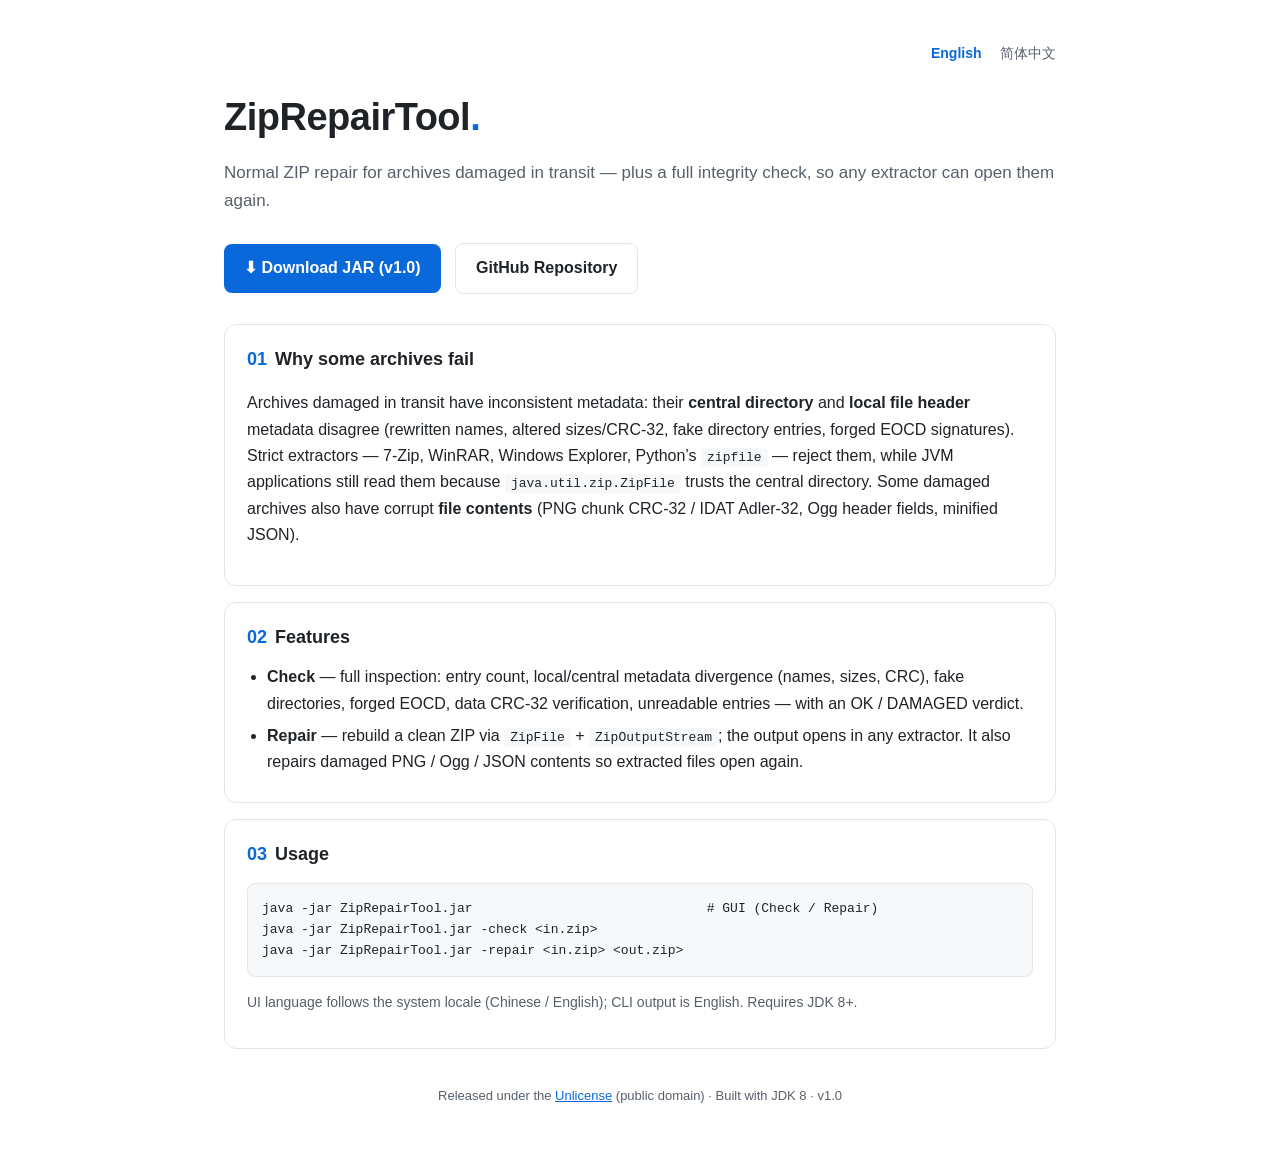
==== docs/index.html @ 423a3acc "Initial release v1.0: general ZIP repair tool" ====
<!DOCTYPE html>
<html lang="en">
<head>
<meta charset="UTF-8">
<meta name="viewport" content="width=device-width, initial-scale=1.0">
<title>ZipRepairTool</title>
<link rel="stylesheet" href="style.css">
<script src="app.js" defer></script>
</head>
<body>
<div class="wrap">
  <div class="lang">
    <a href="index.html" class="active">English</a>
    <a href="index_zh.html">简体中文</a>
  </div>

  <h1>ZipRepairTool<span class="dot">.</span></h1>
  <p class="sub">Normal ZIP repair for archives damaged in transit &mdash; plus a full integrity check, so any extractor can open them again.</p>

  <div class="btn-row">
    <a class="btn" data-download href="https://github.com/848488489-ff/ZipRepairTool/releases/download/v1.0/ZipRepairTool.jar">&#11015; Download JAR (v1.0)</a>
    <a class="btn ghost" href="https://github.com/848488489-ff/ZipRepairTool">GitHub Repository</a>
  </div>

  <div class="card">
    <h2><span class="n">01</span>Why some archives fail</h2>
    <p>Archives damaged in transit have inconsistent metadata: their <b>central directory</b> and <b>local file header</b> metadata disagree (rewritten names, altered sizes/CRC-32, fake directory entries, forged EOCD signatures). Strict extractors &mdash; 7-Zip, WinRAR, Windows Explorer, Python&rsquo;s <code>zipfile</code> &mdash; reject them, while JVM applications still read them because <code>java.util.zip.ZipFile</code> trusts the central directory. Some damaged archives also have corrupt <b>file contents</b> (PNG chunk CRC-32 / IDAT Adler-32, Ogg header fields, minified JSON).</p>
  </div>

  <div class="card">
    <h2><span class="n">02</span>Features</h2>
    <ul>
      <li><b>Check</b> &mdash; full inspection: entry count, local/central metadata divergence (names, sizes, CRC), fake directories, forged EOCD, data CRC-32 verification, unreadable entries &mdash; with an OK / DAMAGED verdict.</li>
      <li><b>Repair</b> &mdash; rebuild a clean ZIP via <code>ZipFile</code> + <code>ZipOutputStream</code>; the output opens in any extractor. It also repairs damaged PNG / Ogg / JSON contents so extracted files open again.</li>
    </ul>
  </div>

  <div class="card">
    <h2><span class="n">03</span>Usage</h2>
    <pre><code>java -jar ZipRepairTool.jar                              # GUI (Check / Repair)
java -jar ZipRepairTool.jar -check &lt;in.zip&gt;
java -jar ZipRepairTool.jar -repair &lt;in.zip&gt; &lt;out.zip&gt;</code></pre>
    <p class="muted">UI language follows the system locale (Chinese / English); CLI output is English. Requires JDK 8+.</p>
  </div>

  <div class="footer">
    Released under the <a href="https://unlicense.org">Unlicense</a> (public domain) &middot; Built with JDK 8 &middot; <span data-version>v1.0</span>
  </div>
</div>
</body>
</html>
---- docs/style.css ----
:root { --bg:#ffffff; --card:#ffffff; --border:#e3e6ea; --text:#1f2328; --muted:#57606a; --accent:#0969da; --code-bg:#f6f8fa; }
* { box-sizing:border-box; }
body { margin:0; background:var(--bg); color:var(--text); font-family:-apple-system,"Segoe UI",Roboto,"Helvetica Neue","Microsoft YaHei",sans-serif; line-height:1.65; }
.wrap { max-width:880px; margin:0 auto; padding:40px 24px 60px; }
.lang { text-align:right; margin-bottom:20px; }
.lang a { color:var(--muted); text-decoration:none; margin-left:14px; font-size:14px; }
.lang a.active { color:var(--accent); font-weight:600; }
h1 { font-size:38px; margin:0 0 10px; letter-spacing:-.5px; }
h1 .dot { color:var(--accent); }
.sub { color:var(--muted); font-size:17px; margin:0 0 28px; }
.btn-row { margin:0 0 30px; }
.btn { display:inline-block; background:var(--accent); color:#fff; padding:11px 20px; border-radius:8px; text-decoration:none; font-weight:600; margin-right:10px; }
.btn:hover { opacity:.9; }
.btn.ghost { background:transparent; border:1px solid var(--border); color:var(--text); }
.card { background:var(--card); border:1px solid var(--border); border-radius:12px; padding:20px 22px; margin:16px 0; }
.card h2 { margin:0 0 12px; font-size:18px; }
.card h2 .n { color:var(--accent); margin-right:8px; }
ul { margin:0; padding-left:20px; }
li { margin:6px 0; }
code { background:var(--code-bg); padding:2px 6px; border-radius:4px; font-size:13px; }
pre { background:var(--code-bg); border:1px solid var(--border); border-radius:8px; padding:14px; overflow-x:auto; font-size:13px; }
pre code { background:none; padding:0; }
.muted { color:var(--muted); font-size:14px; }
.footer { margin-top:36px; color:var(--muted); font-size:13px; text-align:center; }
a { color:var(--accent); }
hr { border:none; border-top:1px solid var(--border); margin:28px 0; }
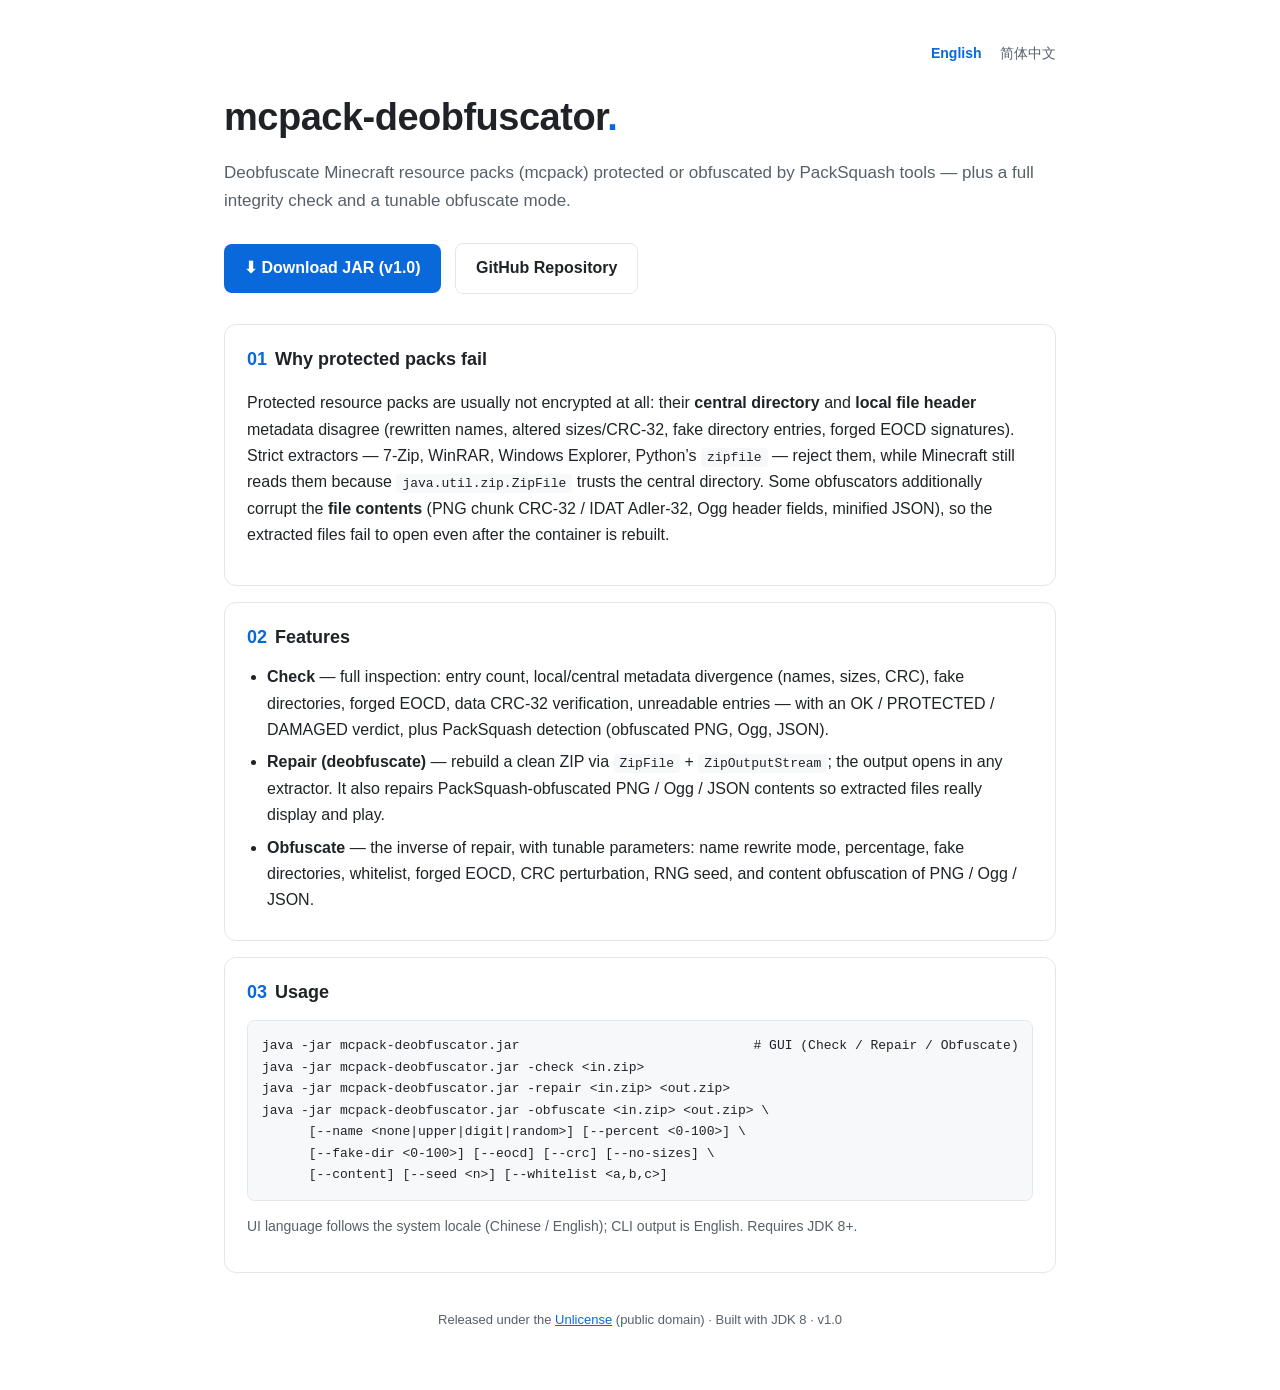
==== commit fae76c38: "Rename project to mcpack-deobfuscator: deobfuscate Minecraft resource packs (mcpack) protected or ob" ====
--- a/docs/index.html
+++ b/docs/index.html
@@ -1,51 +1,56 @@
-<!DOCTYPE html>
-<html lang="en">
-<head>
-<meta charset="UTF-8">
-<meta name="viewport" content="width=device-width, initial-scale=1.0">
-<title>ZipRepairTool</title>
-<link rel="stylesheet" href="style.css">
-<script src="app.js" defer></script>
-</head>
-<body>
-<div class="wrap">
-  <div class="lang">
-    <a href="index.html" class="active">English</a>
-    <a href="index_zh.html">简体中文</a>
-  </div>
-
-  <h1>ZipRepairTool<span class="dot">.</span></h1>
-  <p class="sub">Normal ZIP repair for archives damaged in transit &mdash; plus a full integrity check, so any extractor can open them again.</p>
-
-  <div class="btn-row">
-    <a class="btn" data-download href="https://github.com/848488489-ff/ZipRepairTool/releases/download/v1.0/ZipRepairTool.jar">&#11015; Download JAR (v1.0)</a>
-    <a class="btn ghost" href="https://github.com/848488489-ff/ZipRepairTool">GitHub Repository</a>
-  </div>
-
-  <div class="card">
-    <h2><span class="n">01</span>Why some archives fail</h2>
-    <p>Archives damaged in transit have inconsistent metadata: their <b>central directory</b> and <b>local file header</b> metadata disagree (rewritten names, altered sizes/CRC-32, fake directory entries, forged EOCD signatures). Strict extractors &mdash; 7-Zip, WinRAR, Windows Explorer, Python&rsquo;s <code>zipfile</code> &mdash; reject them, while JVM applications still read them because <code>java.util.zip.ZipFile</code> trusts the central directory. Some damaged archives also have corrupt <b>file contents</b> (PNG chunk CRC-32 / IDAT Adler-32, Ogg header fields, minified JSON).</p>
-  </div>
-
-  <div class="card">
-    <h2><span class="n">02</span>Features</h2>
-    <ul>
-      <li><b>Check</b> &mdash; full inspection: entry count, local/central metadata divergence (names, sizes, CRC), fake directories, forged EOCD, data CRC-32 verification, unreadable entries &mdash; with an OK / DAMAGED verdict.</li>
-      <li><b>Repair</b> &mdash; rebuild a clean ZIP via <code>ZipFile</code> + <code>ZipOutputStream</code>; the output opens in any extractor. It also repairs damaged PNG / Ogg / JSON contents so extracted files open again.</li>
-    </ul>
-  </div>
-
-  <div class="card">
-    <h2><span class="n">03</span>Usage</h2>
-    <pre><code>java -jar ZipRepairTool.jar                              # GUI (Check / Repair)
-java -jar ZipRepairTool.jar -check &lt;in.zip&gt;
-java -jar ZipRepairTool.jar -repair &lt;in.zip&gt; &lt;out.zip&gt;</code></pre>
-    <p class="muted">UI language follows the system locale (Chinese / English); CLI output is English. Requires JDK 8+.</p>
-  </div>
-
-  <div class="footer">
-    Released under the <a href="https://unlicense.org">Unlicense</a> (public domain) &middot; Built with JDK 8 &middot; <span data-version>v1.0</span>
-  </div>
-</div>
-</body>
-</html>
+<!DOCTYPE html>
+<html lang="en">
+<head>
+<meta charset="UTF-8">
+<meta name="viewport" content="width=device-width, initial-scale=1.0">
+<title>mcpack-deobfuscator</title>
+<link rel="stylesheet" href="style.css">
+<script src="app.js" defer></script>
+</head>
+<body>
+<div class="wrap">
+  <div class="lang">
+    <a href="index.html" class="active">English</a>
+    <a href="index_zh.html">简体中文</a>
+  </div>
+
+  <h1>mcpack-deobfuscator<span class="dot">.</span></h1>
+  <p class="sub">Deobfuscate Minecraft resource packs (mcpack) protected or obfuscated by PackSquash tools &mdash; plus a full integrity check and a tunable obfuscate mode.</p>
+
+  <div class="btn-row">
+    <a class="btn" data-download href="https://github.com/848488489-ff/mcpack-deobfuscator/releases/download/v1.0/mcpack-deobfuscator.jar">&#11015; Download JAR (v1.0)</a>
+    <a class="btn ghost" href="https://github.com/848488489-ff/mcpack-deobfuscator">GitHub Repository</a>
+  </div>
+
+  <div class="card">
+    <h2><span class="n">01</span>Why protected packs fail</h2>
+    <p>Protected resource packs are usually not encrypted at all: their <b>central directory</b> and <b>local file header</b> metadata disagree (rewritten names, altered sizes/CRC-32, fake directory entries, forged EOCD signatures). Strict extractors &mdash; 7-Zip, WinRAR, Windows Explorer, Python&rsquo;s <code>zipfile</code> &mdash; reject them, while Minecraft still reads them because <code>java.util.zip.ZipFile</code> trusts the central directory. Some obfuscators additionally corrupt the <b>file contents</b> (PNG chunk CRC-32 / IDAT Adler-32, Ogg header fields, minified JSON), so the extracted files fail to open even after the container is rebuilt.</p>
+  </div>
+
+  <div class="card">
+    <h2><span class="n">02</span>Features</h2>
+    <ul>
+      <li><b>Check</b> &mdash; full inspection: entry count, local/central metadata divergence (names, sizes, CRC), fake directories, forged EOCD, data CRC-32 verification, unreadable entries &mdash; with an OK / PROTECTED / DAMAGED verdict, plus PackSquash detection (obfuscated PNG, Ogg, JSON).</li>
+      <li><b>Repair (deobfuscate)</b> &mdash; rebuild a clean ZIP via <code>ZipFile</code> + <code>ZipOutputStream</code>; the output opens in any extractor. It also repairs PackSquash-obfuscated PNG / Ogg / JSON contents so extracted files really display and play.</li>
+      <li><b>Obfuscate</b> &mdash; the inverse of repair, with tunable parameters: name rewrite mode, percentage, fake directories, whitelist, forged EOCD, CRC perturbation, RNG seed, and content obfuscation of PNG / Ogg / JSON.</li>
+    </ul>
+  </div>
+
+  <div class="card">
+    <h2><span class="n">03</span>Usage</h2>
+    <pre><code>java -jar mcpack-deobfuscator.jar                              # GUI (Check / Repair / Obfuscate)
+java -jar mcpack-deobfuscator.jar -check &lt;in.zip&gt;
+java -jar mcpack-deobfuscator.jar -repair &lt;in.zip&gt; &lt;out.zip&gt;
+java -jar mcpack-deobfuscator.jar -obfuscate &lt;in.zip&gt; &lt;out.zip&gt; \
+      [--name &lt;none|upper|digit|random&gt;] [--percent &lt;0-100&gt;] \
+      [--fake-dir &lt;0-100&gt;] [--eocd] [--crc] [--no-sizes] \
+      [--content] [--seed &lt;n&gt;] [--whitelist &lt;a,b,c&gt;]</code></pre>
+    <p class="muted">UI language follows the system locale (Chinese / English); CLI output is English. Requires JDK 8+.</p>
+  </div>
+
+  <div class="footer">
+    Released under the <a href="https://unlicense.org">Unlicense</a> (public domain) &middot; Built with JDK 8 &middot; <span data-version>v1.0</span>
+  </div>
+</div>
+</body>
+</html>
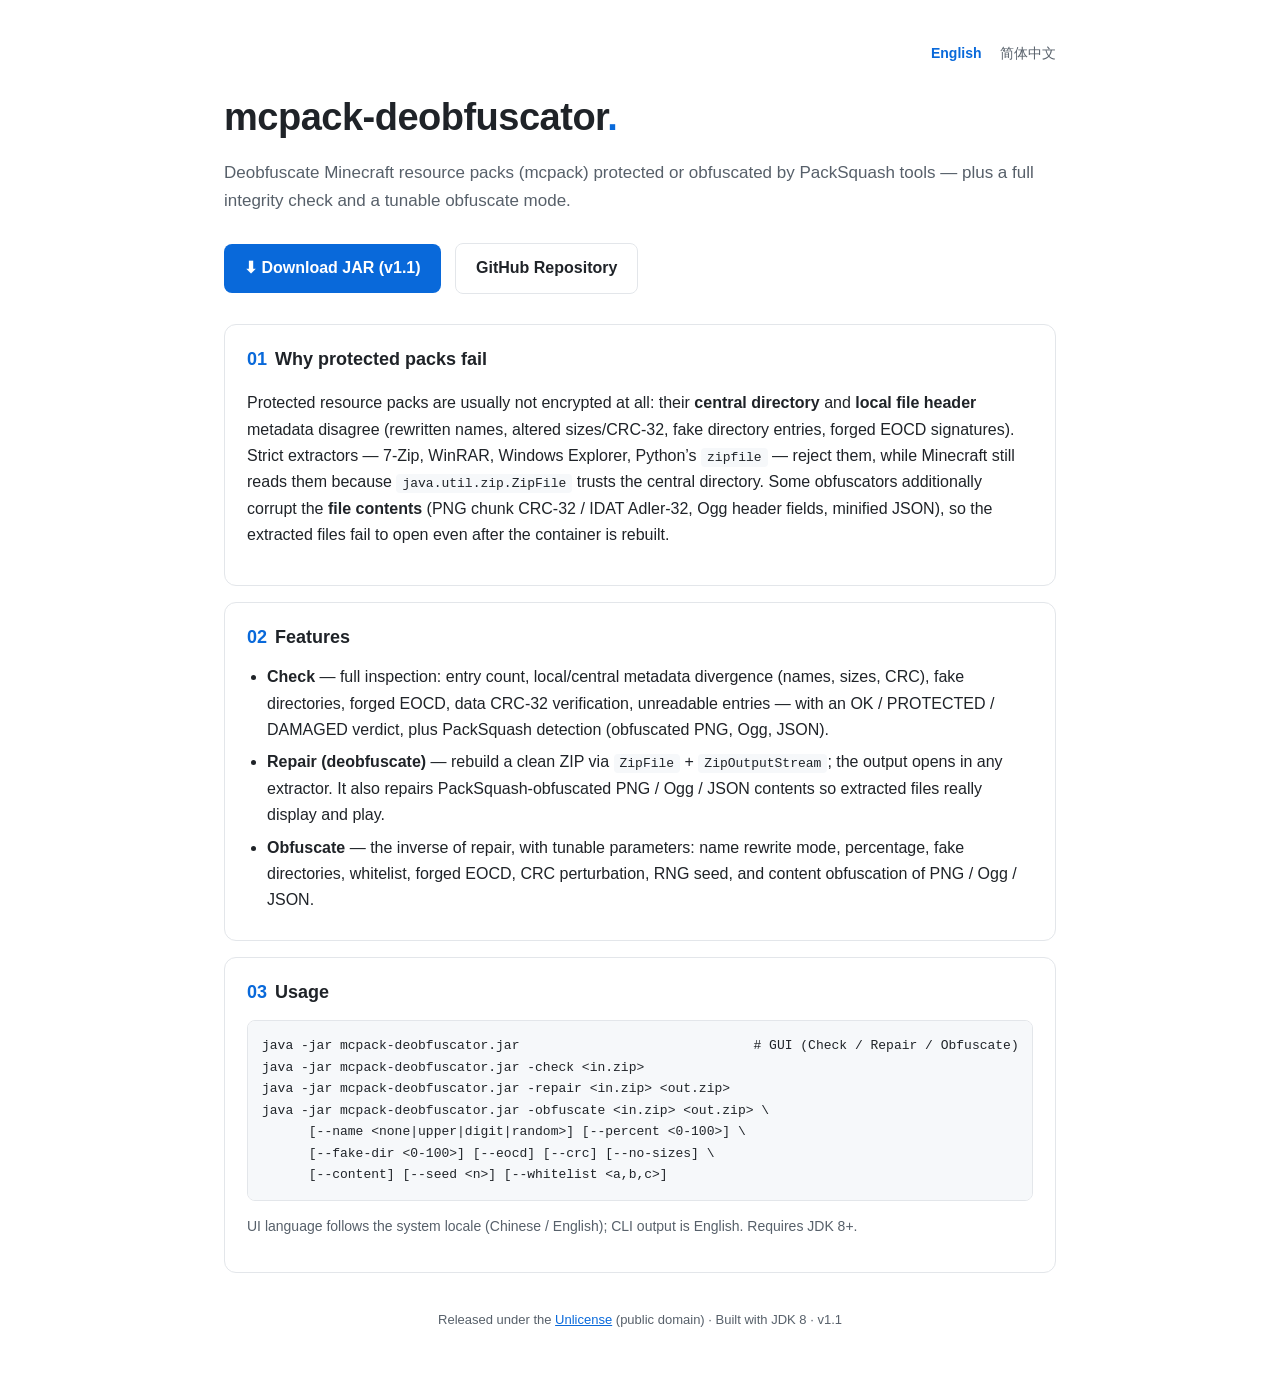
==== commit 1c34e387: "Bump version to 1.1; simplify About dialog to match the main UI and add Check for updates (GitHub AP" ====
--- a/docs/index.html
+++ b/docs/index.html
@@ -18,7 +18,7 @@
   <p class="sub">Deobfuscate Minecraft resource packs (mcpack) protected or obfuscated by PackSquash tools &mdash; plus a full integrity check and a tunable obfuscate mode.</p>
 
   <div class="btn-row">
-    <a class="btn" data-download href="https://github.com/848488489-ff/mcpack-deobfuscator/releases/download/v1.0/mcpack-deobfuscator.jar">&#11015; Download JAR (v1.0)</a>
+    <a class="btn" data-download href="https://github.com/848488489-ff/mcpack-deobfuscator/releases/download/v1.1/mcpack-deobfuscator.jar">&#11015; Download JAR (v1.1)</a>
     <a class="btn ghost" href="https://github.com/848488489-ff/mcpack-deobfuscator">GitHub Repository</a>
   </div>
 
@@ -49,7 +49,7 @@
   </div>
 
   <div class="footer">
-    Released under the <a href="https://unlicense.org">Unlicense</a> (public domain) &middot; Built with JDK 8 &middot; <span data-version>v1.0</span>
+    Released under the <a href="https://unlicense.org">Unlicense</a> (public domain) &middot; Built with JDK 8 &middot; <span data-version>v1.1</span>
   </div>
 </div>
 </body>
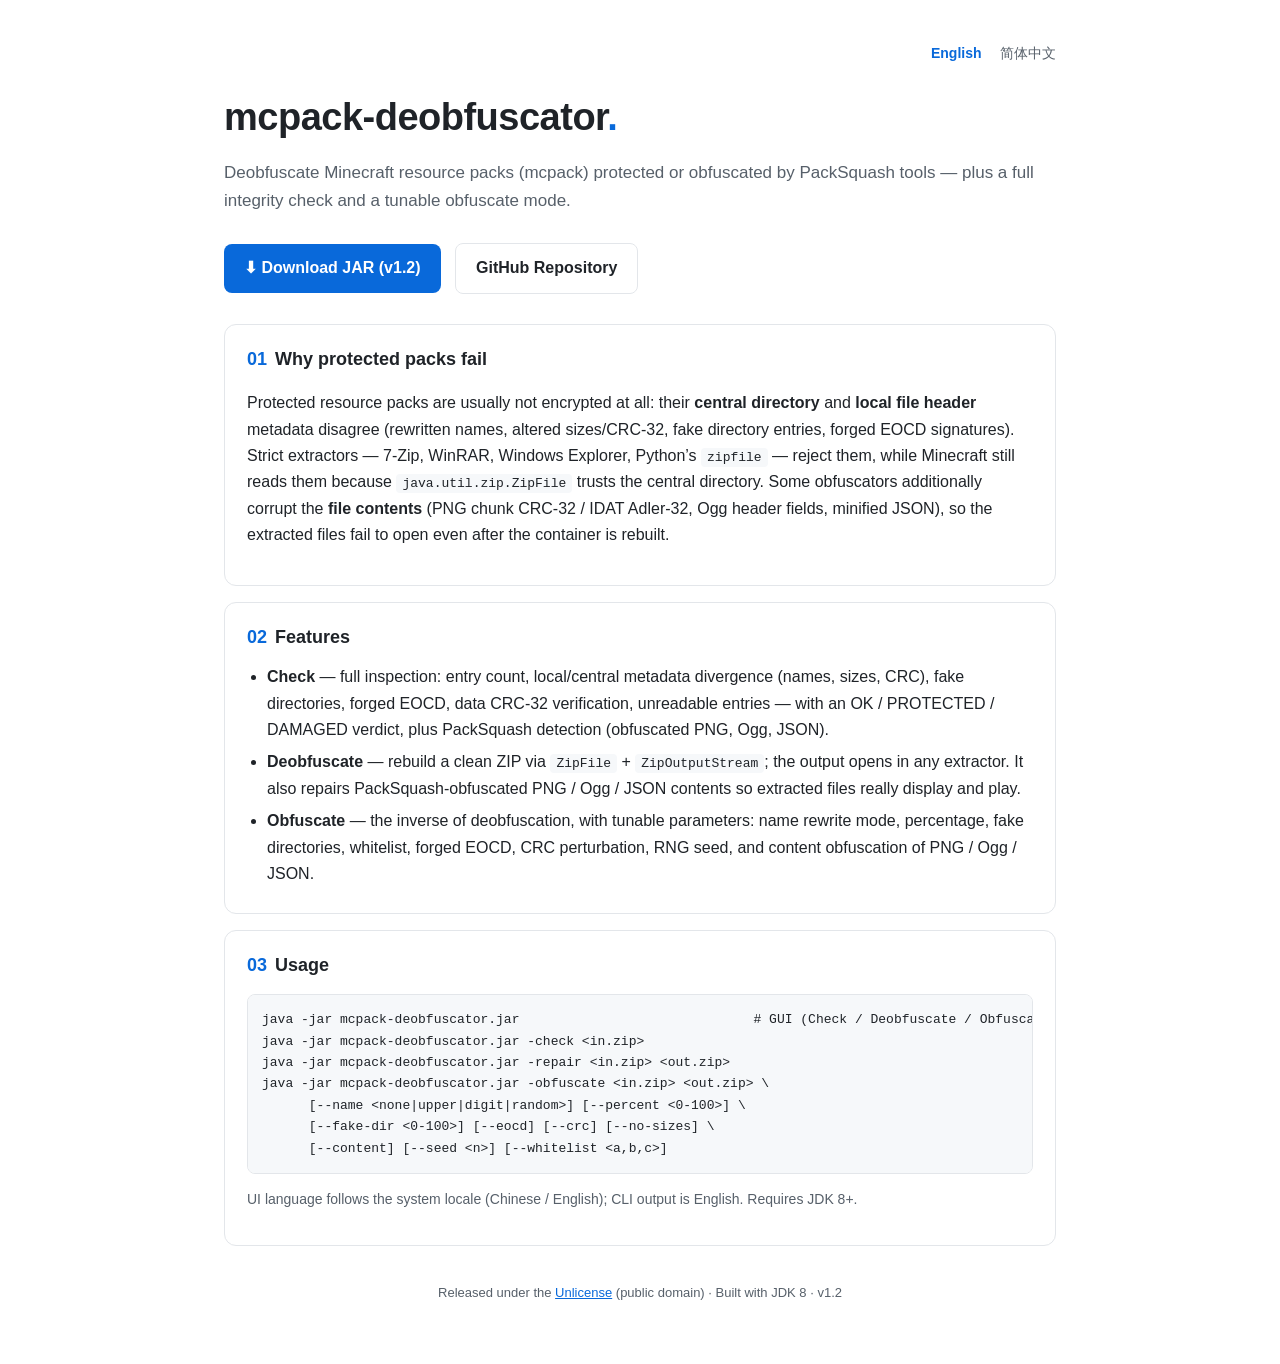
==== commit 507a4d27: "Rename repair to deobfuscate; warn when input==output; show elapsed time for check/deobfuscate/obfus" ====
--- a/docs/index.html
+++ b/docs/index.html
@@ -18,7 +18,7 @@
   <p class="sub">Deobfuscate Minecraft resource packs (mcpack) protected or obfuscated by PackSquash tools &mdash; plus a full integrity check and a tunable obfuscate mode.</p>
 
   <div class="btn-row">
-    <a class="btn" data-download href="https://github.com/848488489-ff/mcpack-deobfuscator/releases/download/v1.1/mcpack-deobfuscator.jar">&#11015; Download JAR (v1.1)</a>
+    <a class="btn" data-download href="https://github.com/848488489-ff/mcpack-deobfuscator/releases/download/v1.2/mcpack-deobfuscator.jar">&#11015; Download JAR (v1.2)</a>
     <a class="btn ghost" href="https://github.com/848488489-ff/mcpack-deobfuscator">GitHub Repository</a>
   </div>
 
@@ -31,14 +31,14 @@
     <h2><span class="n">02</span>Features</h2>
     <ul>
       <li><b>Check</b> &mdash; full inspection: entry count, local/central metadata divergence (names, sizes, CRC), fake directories, forged EOCD, data CRC-32 verification, unreadable entries &mdash; with an OK / PROTECTED / DAMAGED verdict, plus PackSquash detection (obfuscated PNG, Ogg, JSON).</li>
-      <li><b>Repair (deobfuscate)</b> &mdash; rebuild a clean ZIP via <code>ZipFile</code> + <code>ZipOutputStream</code>; the output opens in any extractor. It also repairs PackSquash-obfuscated PNG / Ogg / JSON contents so extracted files really display and play.</li>
-      <li><b>Obfuscate</b> &mdash; the inverse of repair, with tunable parameters: name rewrite mode, percentage, fake directories, whitelist, forged EOCD, CRC perturbation, RNG seed, and content obfuscation of PNG / Ogg / JSON.</li>
+      <li><b>Deobfuscate</b> &mdash; rebuild a clean ZIP via <code>ZipFile</code> + <code>ZipOutputStream</code>; the output opens in any extractor. It also repairs PackSquash-obfuscated PNG / Ogg / JSON contents so extracted files really display and play.</li>
+      <li><b>Obfuscate</b> &mdash; the inverse of deobfuscation, with tunable parameters: name rewrite mode, percentage, fake directories, whitelist, forged EOCD, CRC perturbation, RNG seed, and content obfuscation of PNG / Ogg / JSON.</li>
     </ul>
   </div>
 
   <div class="card">
     <h2><span class="n">03</span>Usage</h2>
-    <pre><code>java -jar mcpack-deobfuscator.jar                              # GUI (Check / Repair / Obfuscate)
+    <pre><code>java -jar mcpack-deobfuscator.jar                              # GUI (Check / Deobfuscate / Obfuscate)
 java -jar mcpack-deobfuscator.jar -check &lt;in.zip&gt;
 java -jar mcpack-deobfuscator.jar -repair &lt;in.zip&gt; &lt;out.zip&gt;
 java -jar mcpack-deobfuscator.jar -obfuscate &lt;in.zip&gt; &lt;out.zip&gt; \
@@ -49,7 +49,7 @@
   </div>
 
   <div class="footer">
-    Released under the <a href="https://unlicense.org">Unlicense</a> (public domain) &middot; Built with JDK 8 &middot; <span data-version>v1.1</span>
+    Released under the <a href="https://unlicense.org">Unlicense</a> (public domain) &middot; Built with JDK 8 &middot; <span data-version>v1.2</span>
   </div>
 </div>
 </body>
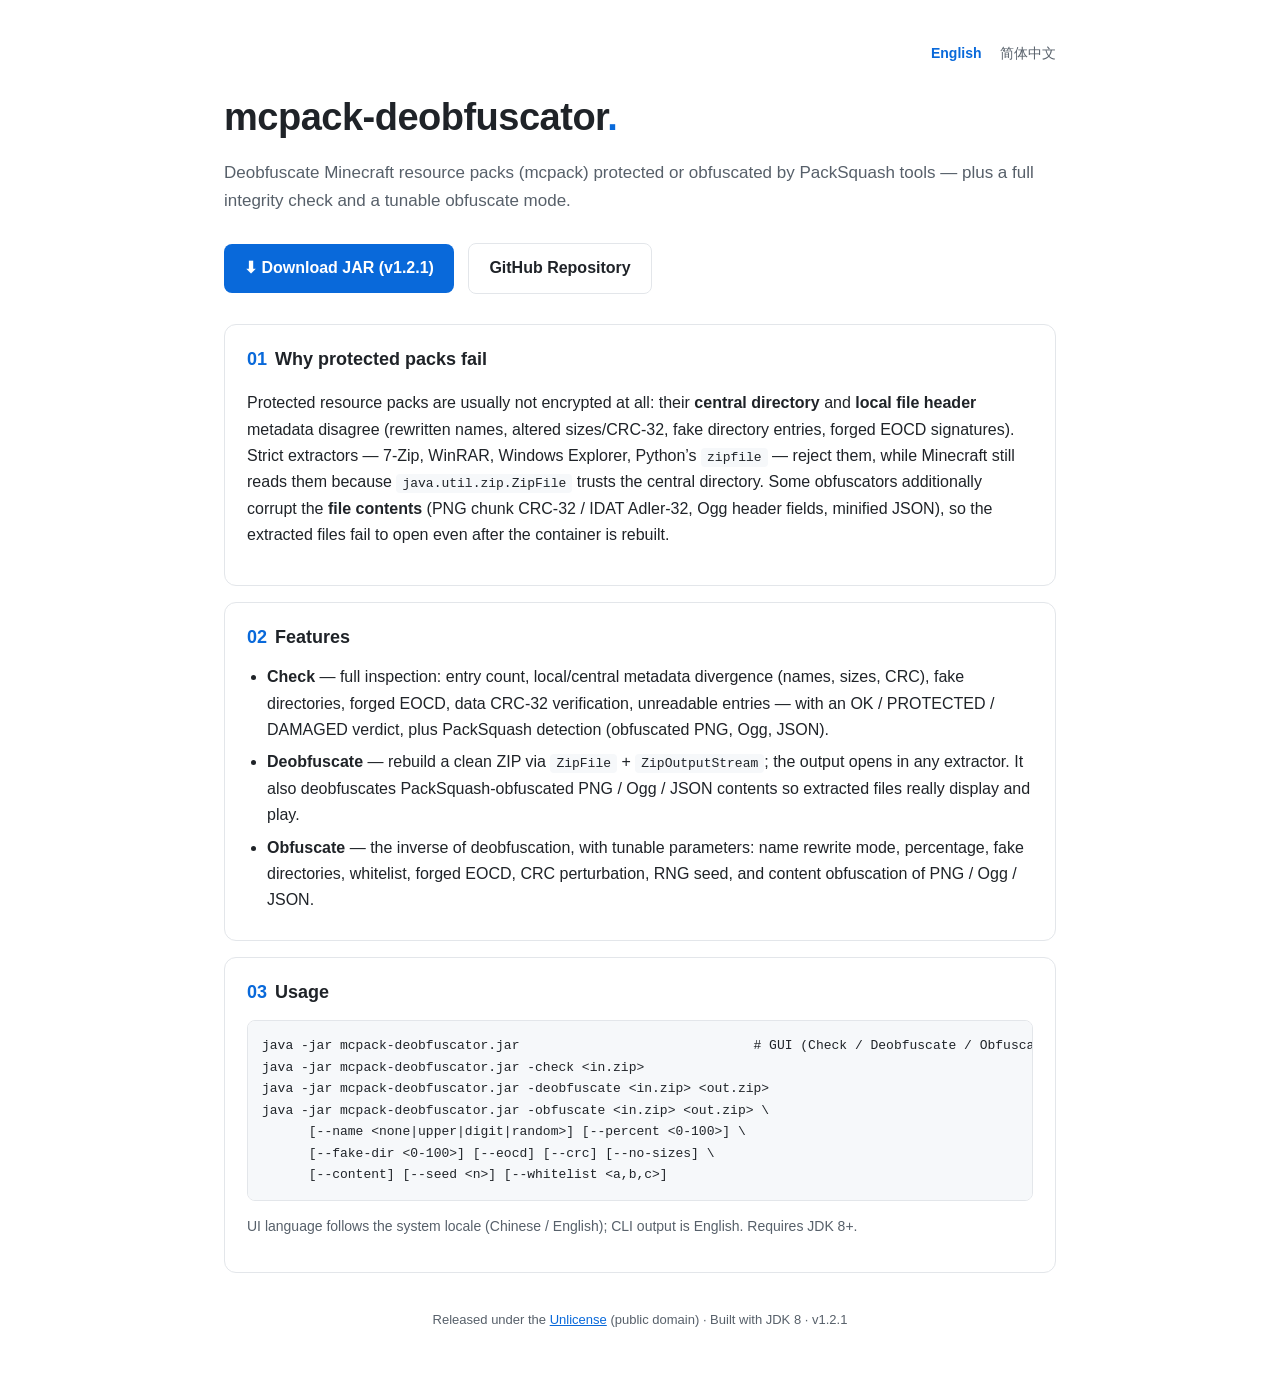
==== commit 0af419e9: "Version 1.2.1: rename package to com.github._848488489_ff.mcpack_deobfuscator (reverse-DNS); rename " ====
--- a/docs/index.html
+++ b/docs/index.html
@@ -18,7 +18,7 @@
   <p class="sub">Deobfuscate Minecraft resource packs (mcpack) protected or obfuscated by PackSquash tools &mdash; plus a full integrity check and a tunable obfuscate mode.</p>
 
   <div class="btn-row">
-    <a class="btn" data-download href="https://github.com/848488489-ff/mcpack-deobfuscator/releases/download/v1.2/mcpack-deobfuscator.jar">&#11015; Download JAR (v1.2)</a>
+    <a class="btn" data-download href="https://github.com/848488489-ff/mcpack-deobfuscator/releases/download/v1.2.1.1/mcpack-deobfuscator.jar">&#11015; Download JAR (v1.2.1)</a>
     <a class="btn ghost" href="https://github.com/848488489-ff/mcpack-deobfuscator">GitHub Repository</a>
   </div>
 
@@ -31,7 +31,7 @@
     <h2><span class="n">02</span>Features</h2>
     <ul>
       <li><b>Check</b> &mdash; full inspection: entry count, local/central metadata divergence (names, sizes, CRC), fake directories, forged EOCD, data CRC-32 verification, unreadable entries &mdash; with an OK / PROTECTED / DAMAGED verdict, plus PackSquash detection (obfuscated PNG, Ogg, JSON).</li>
-      <li><b>Deobfuscate</b> &mdash; rebuild a clean ZIP via <code>ZipFile</code> + <code>ZipOutputStream</code>; the output opens in any extractor. It also repairs PackSquash-obfuscated PNG / Ogg / JSON contents so extracted files really display and play.</li>
+      <li><b>Deobfuscate</b> &mdash; rebuild a clean ZIP via <code>ZipFile</code> + <code>ZipOutputStream</code>; the output opens in any extractor. It also deobfuscates PackSquash-obfuscated PNG / Ogg / JSON contents so extracted files really display and play.</li>
       <li><b>Obfuscate</b> &mdash; the inverse of deobfuscation, with tunable parameters: name rewrite mode, percentage, fake directories, whitelist, forged EOCD, CRC perturbation, RNG seed, and content obfuscation of PNG / Ogg / JSON.</li>
     </ul>
   </div>
@@ -40,7 +40,7 @@
     <h2><span class="n">03</span>Usage</h2>
     <pre><code>java -jar mcpack-deobfuscator.jar                              # GUI (Check / Deobfuscate / Obfuscate)
 java -jar mcpack-deobfuscator.jar -check &lt;in.zip&gt;
-java -jar mcpack-deobfuscator.jar -repair &lt;in.zip&gt; &lt;out.zip&gt;
+java -jar mcpack-deobfuscator.jar -deobfuscate &lt;in.zip&gt; &lt;out.zip&gt;
 java -jar mcpack-deobfuscator.jar -obfuscate &lt;in.zip&gt; &lt;out.zip&gt; \
       [--name &lt;none|upper|digit|random&gt;] [--percent &lt;0-100&gt;] \
       [--fake-dir &lt;0-100&gt;] [--eocd] [--crc] [--no-sizes] \
@@ -49,7 +49,7 @@
   </div>
 
   <div class="footer">
-    Released under the <a href="https://unlicense.org">Unlicense</a> (public domain) &middot; Built with JDK 8 &middot; <span data-version>v1.2</span>
+    Released under the <a href="https://unlicense.org">Unlicense</a> (public domain) &middot; Built with JDK 8 &middot; <span data-version>v1.2.1</span>
   </div>
 </div>
 </body>
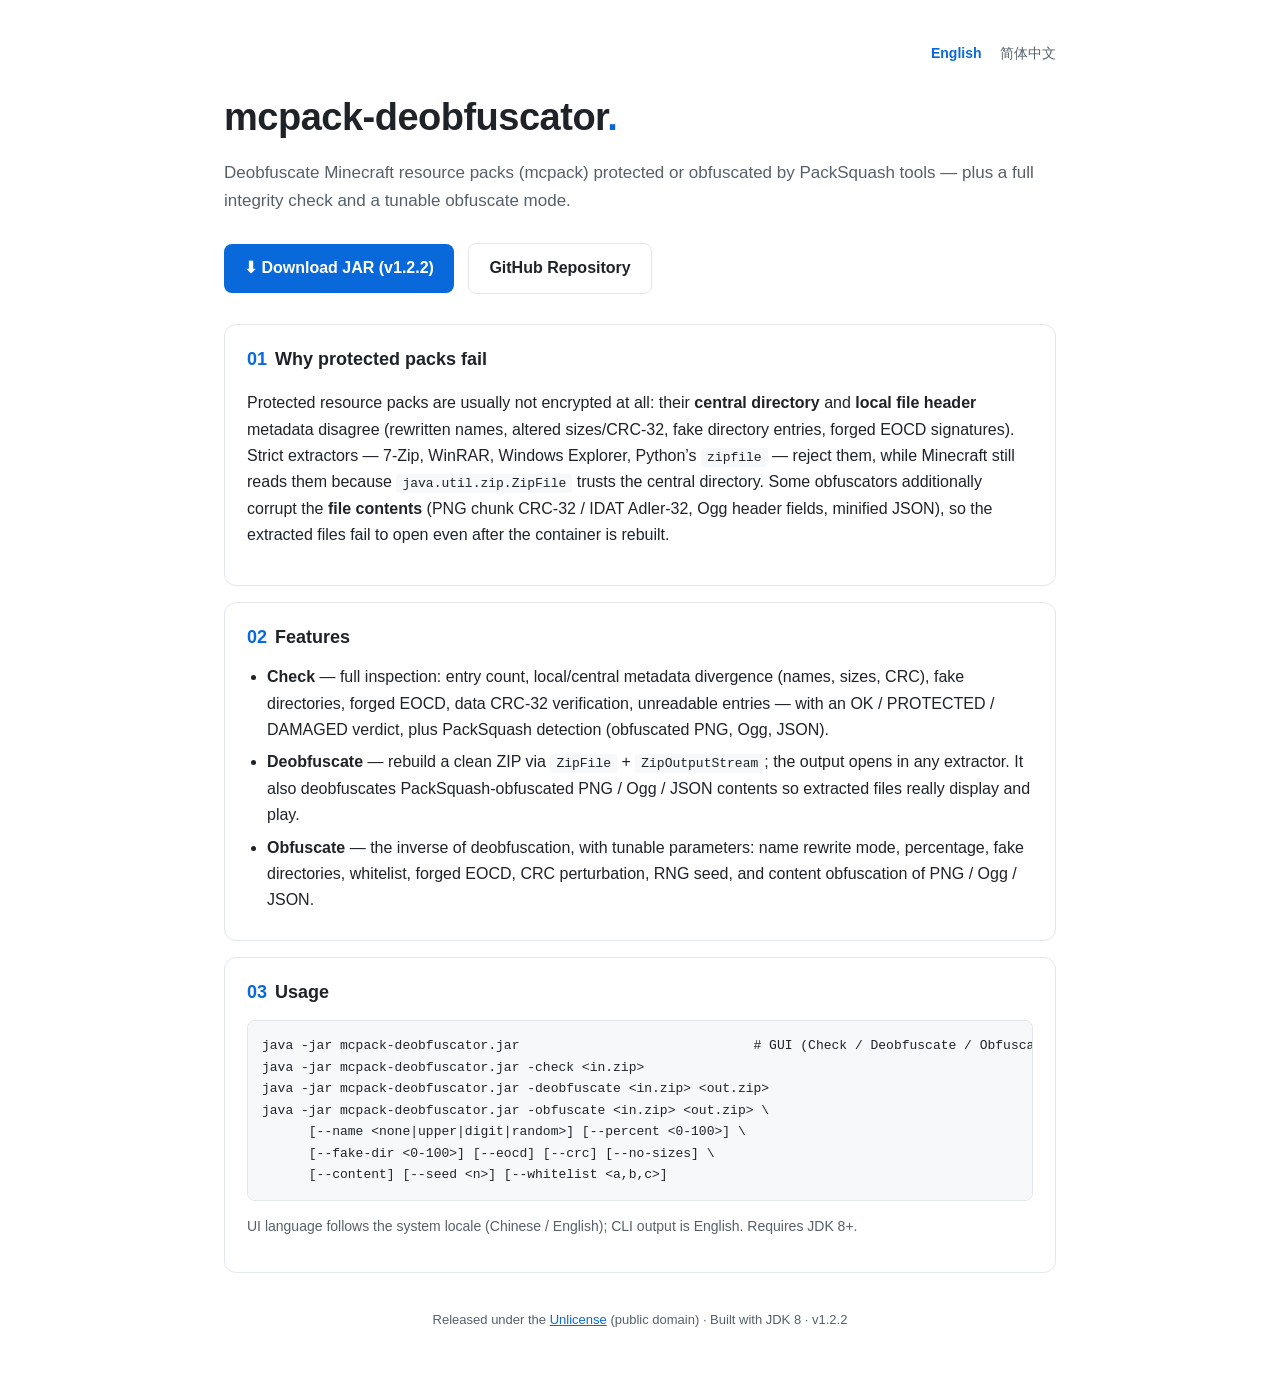
==== commit a0f23a4d: "v1.2.2: optional check-configuration file (properties), never required; validate config itself via -" ====
--- a/docs/index.html
+++ b/docs/index.html
@@ -18,7 +18,7 @@
   <p class="sub">Deobfuscate Minecraft resource packs (mcpack) protected or obfuscated by PackSquash tools &mdash; plus a full integrity check and a tunable obfuscate mode.</p>
 
   <div class="btn-row">
-    <a class="btn" data-download href="https://github.com/848488489-ff/mcpack-deobfuscator/releases/download/v1.2.1.1/mcpack-deobfuscator.jar">&#11015; Download JAR (v1.2.1)</a>
+    <a class="btn" data-download href="https://github.com/848488489-ff/mcpack-deobfuscator/releases/download/v1.2.2.1/mcpack-deobfuscator.jar">&#11015; Download JAR (v1.2.2)</a>
     <a class="btn ghost" href="https://github.com/848488489-ff/mcpack-deobfuscator">GitHub Repository</a>
   </div>
 
@@ -49,7 +49,7 @@
   </div>
 
   <div class="footer">
-    Released under the <a href="https://unlicense.org">Unlicense</a> (public domain) &middot; Built with JDK 8 &middot; <span data-version>v1.2.1</span>
+    Released under the <a href="https://unlicense.org">Unlicense</a> (public domain) &middot; Built with JDK 8 &middot; <span data-version>v1.2.2</span>
   </div>
 </div>
 </body>
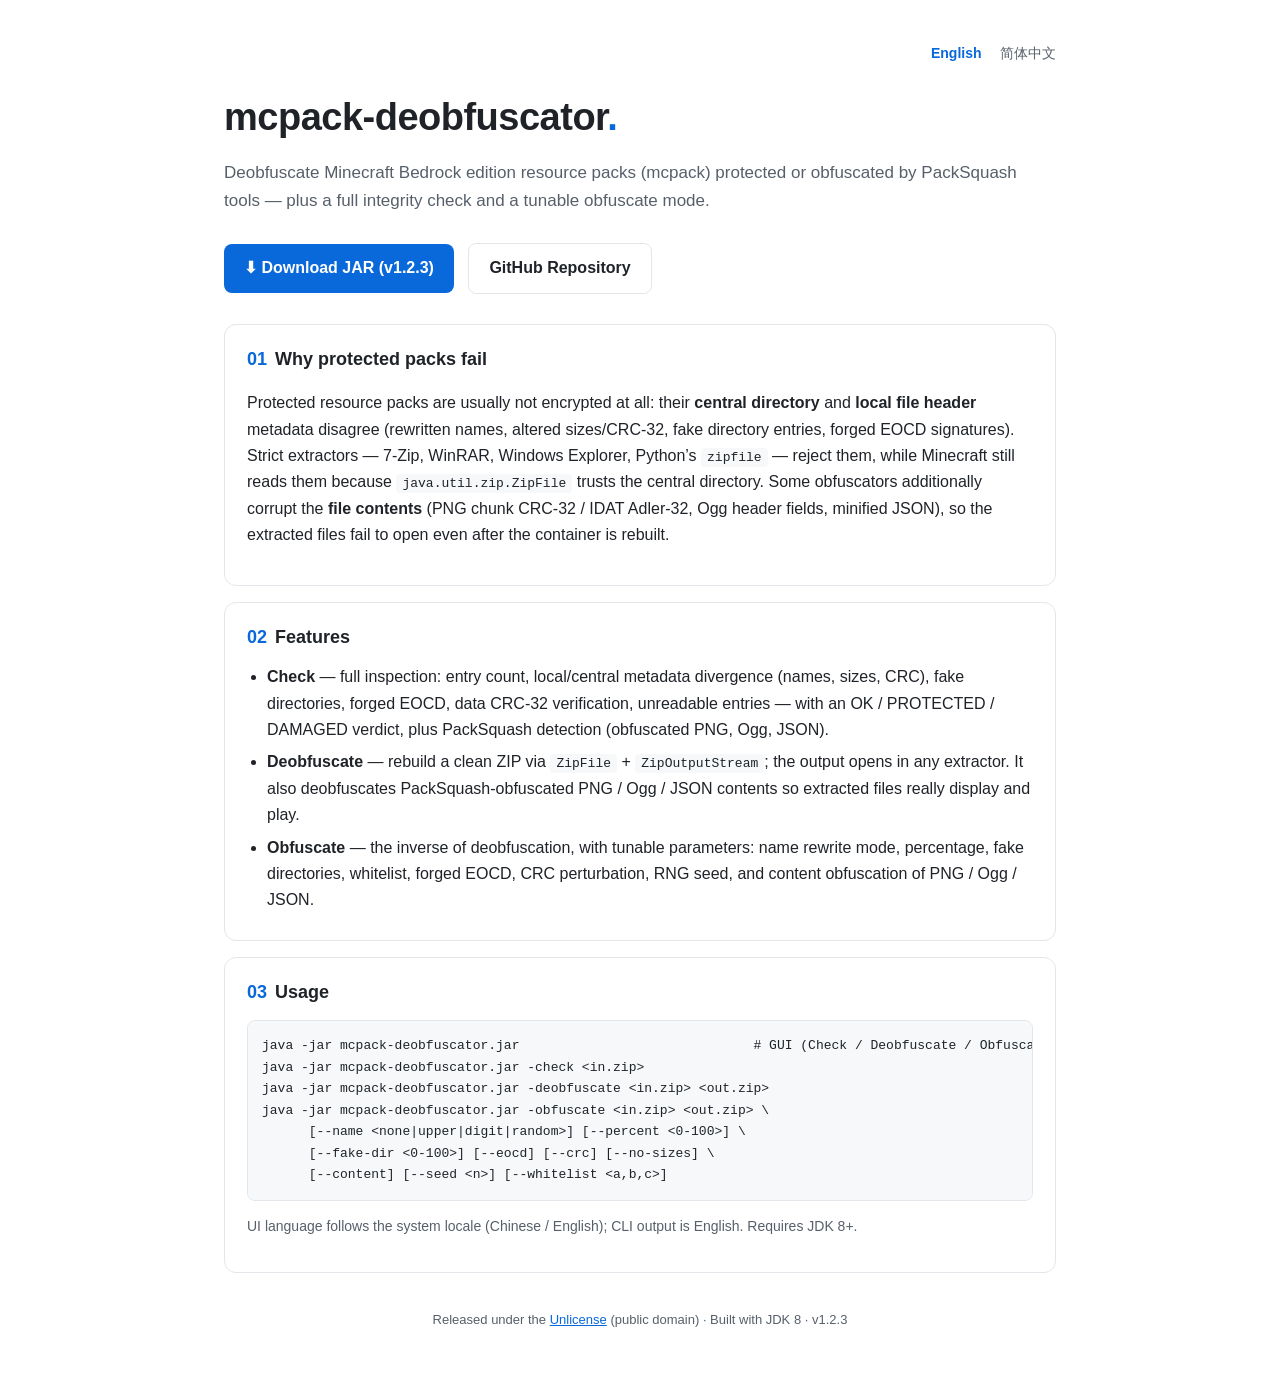
==== commit 397b3a07: "v1.2.3: support Minecraft Bedrock edition resource packs (mcpack; a mcpack is a ZIP with .mcpack ext" ====
--- a/docs/index.html
+++ b/docs/index.html
@@ -15,10 +15,10 @@
   </div>
 
   <h1>mcpack-deobfuscator<span class="dot">.</span></h1>
-  <p class="sub">Deobfuscate Minecraft resource packs (mcpack) protected or obfuscated by PackSquash tools &mdash; plus a full integrity check and a tunable obfuscate mode.</p>
+  <p class="sub">Deobfuscate Minecraft Bedrock edition resource packs (mcpack) protected or obfuscated by PackSquash tools &mdash; plus a full integrity check and a tunable obfuscate mode.</p>
 
   <div class="btn-row">
-    <a class="btn" data-download href="https://github.com/848488489-ff/mcpack-deobfuscator/releases/download/v1.2.2.1/mcpack-deobfuscator.jar">&#11015; Download JAR (v1.2.2)</a>
+    <a class="btn" data-download href="https://github.com/848488489-ff/mcpack-deobfuscator/releases/download/v1.2.3.1/mcpack-deobfuscator.jar">&#11015; Download JAR (v1.2.3)</a>
     <a class="btn ghost" href="https://github.com/848488489-ff/mcpack-deobfuscator">GitHub Repository</a>
   </div>
 
@@ -49,7 +49,7 @@
   </div>
 
   <div class="footer">
-    Released under the <a href="https://unlicense.org">Unlicense</a> (public domain) &middot; Built with JDK 8 &middot; <span data-version>v1.2.2</span>
+    Released under the <a href="https://unlicense.org">Unlicense</a> (public domain) &middot; Built with JDK 8 &middot; <span data-version>v1.2.3</span>
   </div>
 </div>
 </body>
